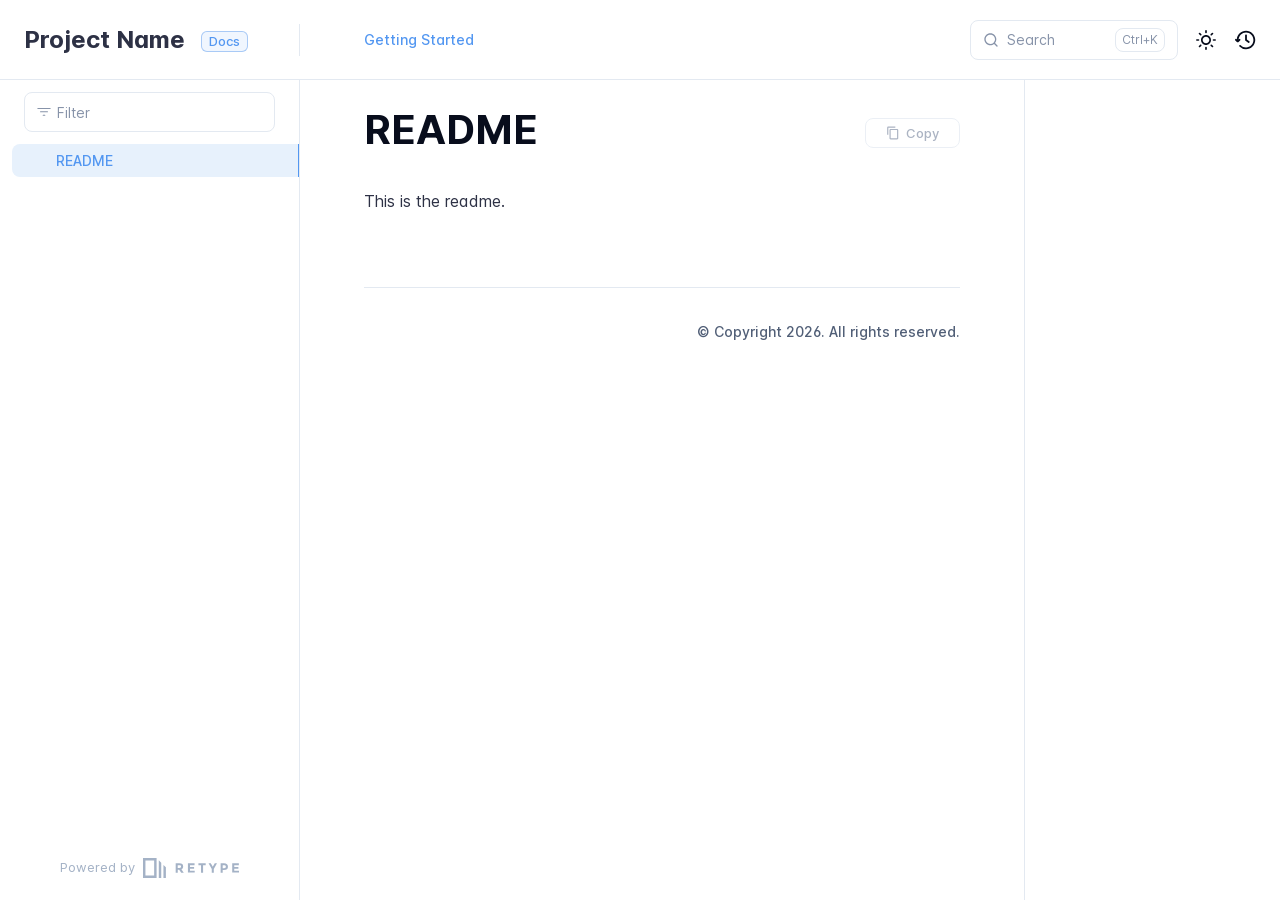
==== index.html @ 95419ff5 "Refreshes Retype-generated documentation. Process triggered by dfmerrick850." ====
<!DOCTYPE html>
<html lang="en" class="h-full">
<head>
    <meta charset="UTF-8">
    <meta name="viewport" content="width=device-width,initial-scale=1">
    <meta name="color-scheme" content="light dark">
    <meta name="turbo-cache-control" content="no-cache" data-turbo-track="reload" data-track-token="4.6.0.833918051259">

    <!-- See retype.com -->
    <meta name="generator" content="Retype 4.6.0">

    <!-- Primary Meta Tags -->
    <title>README</title>
    <meta name="title" content="README">
    <meta name="description" content="This is the readme.">

    <!-- Canonical -->
    <link rel="canonical" href="https://docs.example.com/">
    <link rel="sitemap" type="application/xml" title="Sitemap" href="https://docs.example.com/sitemap.xml">

    <!-- Open Graph -->
    <meta property="og:type" content="website">
    <meta property="og:url" content="https://docs.example.com/">
    <meta property="og:title" content="README">
    <meta property="og:description" content="This is the readme.">
    <meta property="og:site_name" content="Project Name">
    <meta property="og:locale" content="en_US">

    <!-- Twitter -->
    <meta name="twitter:card" content="summary_large_image">
    <meta name="twitter:url" content="https://docs.example.com/">
    <meta name="twitter:title" content="README">
    <meta name="twitter:description" content="This is the readme.">

    <!-- Alternate Markdown -->
    <link rel="alternate" type="text/markdown" href="https://docs.example.com/readme.md">

    <script data-cfasync="false">(function(){var cl=document.documentElement.classList,ls=localStorage.getItem("retype_scheme"),hd=cl.contains("dark"),hl=cl.contains("light"),wm=window.matchMedia&&window.matchMedia("(prefers-color-scheme: dark)").matches;if(ls==="dark"||(!ls&&wm&&!hd&&!hl)){cl.remove("light");cl.add("dark")}else if(ls==="light"||(!ls&&!wm&&!hd&&!hl)){cl.remove("dark");cl.add("light")}})();</script>

    <link href="resources/css/retype.css?v=4.6.0.833918051259" rel="stylesheet">

    <script data-cfasync="false" src="resources/js/config.js?v=4.6.0.833918051259" data-turbo-eval="false" defer></script>
    <script data-cfasync="false" src="resources/js/retype.js?v=4.6.0" data-turbo-eval="false" defer></script>
    <script id="lunr-js" data-cfasync="false" src="resources/js/lunr.js?v=4.6.0.833918051259" data-turbo-eval="false" defer></script>
</head>
<body>
    <div id="retype-app" class="relative text-base antialiased text-base-text bg-base-bg font-body">
    <div class="absolute bottom-0 left-0" style="top: 5rem; right: 50%"></div>

    <header id="retype-header" class="sticky top-0 z-30 flex w-full h-16 bg-header-bg border-b border-header-border md:h-20">
        <div class="container relative flex items-center justify-between pr-6 grow md:justify-start">
            <!-- Mobile menu button skeleton -->
            <button v-cloak class="skeleton retype-mobile-menu-button flex items-center justify-center shrink-0 overflow-hidden dark:text-white focus:outline-hidden rounded-full w-10 h-10 ml-3.5 md:hidden"><svg xmlns="http://www.w3.org/2000/svg" class="mb-px shrink-0" width="24" height="24" viewBox="0 0 24 24" role="presentation" style="margin-bottom: 0px;"><g fill="currentColor"><path d="M2 4h20v2H2zM2 11h20v2H2zM2 18h20v2H2z"></path></g></svg></button>
            <div v-cloak id="retype-sidebar-left-toggle-button"></div>
    
            <!-- Logo -->
            <div class="flex items-center justify-between h-full py-2 md:w-75">
                <div class="flex items-center px-2 md:px-6">
                    <a id="retype-branding-logo" href="https://docs.example.com/" class="flex items-center leading-snug text-2xl">
                        <span class="dark:text-white font-bold line-clamp-1 md:line-clamp-2">Project Name</span>
                    </a><span id="retype-branding-label" class="inline-flex mt-1 px-2 py-1 ml-4 text-xs font-medium leading-none items-center rounded-md bg-branding-label-bg text-branding-label-text ring-1 ring-branding-label-border ring-inset md:inline-block">Docs</span>
                </div>
    
                <span class="hidden h-8 border-r md:inline-block border-base-border"></span>
            </div>
    
            <div class="flex justify-between md:grow">
                <!-- Top Nav -->
                <nav id="retype-header-nav" class="hidden md:flex">
                    <ul class="flex flex-col mb-4 md:pl-16 md:mb-0 md:flex-row md:items-center">
                        <li class="mr-6">
                            <a class="py-2 md:mb-0 inline-flex items-center text-sm whitespace-nowrap transition-colors duration-200 ease-linear md:text-header-text font-header-text hover:text-header-text-hover" href="https://retype.com/guides/getting-started/">Getting Started</a>
                        </li>
    
                    </ul>
                </nav>
    
                <div v-cloak class="flex justify-end grow">
                    <div id="retype-mobile-search-button"></div>
                    <doc-search-desktop></doc-search-desktop>
    
                    <doc-theme-switch class="lg:ml-2"></doc-theme-switch>
                    <doc-history></doc-history>
                </div>
            </div>
        </div>
    </header>


    <div id="retype-container" class="container relative flex bg-white">
        <!-- Sidebar Skeleton -->
        <div v-cloak class="fixed flex flex-col shrink-0 duration-300 ease-in-out bg-sidebar-left-bg border-sidebar-left-border sidebar top-20 w-75 border-r h-screen md:sticky transition-transform skeleton">
        
            <div class="flex items-center h-16 px-6">
                <input id="retype-filter-input-mock" class="w-full h-10 pl-8 px-3 py-2 transition-colors duration-200 ease-linear bg-filter-bg border border-filter-border rounded-lg shadow-none md:text-sm hover:border-filter-border-hover focus:outline-hidden focus:border-filter-border-focus placeholder-filter-placeholder" type="text">
            </div>
        
            <div class="pl-6 mt-1 mb-4">
                <div class="w-32 h-3 mb-4 bg-skeleton-bg rounded-full loading"></div>
                <div class="w-48 h-3 mb-4 bg-skeleton-bg rounded-full loading"></div>
                <div class="w-40 h-3 mb-4 bg-skeleton-bg rounded-full loading"></div>
                <div class="w-32 h-3 mb-4 bg-skeleton-bg rounded-full loading"></div>
                <div class="w-48 h-3 mb-4 bg-skeleton-bg rounded-full loading"></div>
                <div class="w-40 h-3 mb-4 bg-skeleton-bg rounded-full loading"></div>
            </div>
        
            <div class="shrink-0 mt-auto bg-transparent dark:border-base-border">
                <a class="flex items-center justify-center flex-nowrap h-16 text-gray-350 dark:text-dark-400 hover:text-gray-600 dark:hover:text-dark-300 transition-colors duration-150 ease-in docs-powered-by" target="_blank" href="https://retype.com/" rel="noopener">
                    <span class="text-xs whitespace-nowrap">Powered by</span>
                    <svg xmlns="http://www.w3.org/2000/svg" class="ml-2" fill="currentColor" width="96" height="20" overflow="visible"><path d="M0 0v20h13.59V0H0zm11.15 17.54H2.44V2.46h8.71v15.08zM15.8 20h2.44V4.67L15.8 2.22zM20.45 6.89V20h2.44V9.34z"/><g><path d="M40.16 8.44c0 1.49-.59 2.45-1.75 2.88l2.34 3.32h-2.53l-2.04-2.96h-1.43v2.96h-2.06V5.36h3.5c1.43 0 2.46.24 3.07.73s.9 1.27.9 2.35zm-2.48 1.1c.26-.23.38-.59.38-1.09 0-.5-.13-.84-.4-1.03s-.73-.28-1.39-.28h-1.54v2.75h1.5c.72 0 1.2-.12 1.45-.35zM51.56 5.36V7.2h-4.59v1.91h4.13v1.76h-4.13v1.92h4.74v1.83h-6.79V5.36h6.64zM60.09 7.15v7.48h-2.06V7.15h-2.61V5.36h7.28v1.79h-2.61zM70.81 14.64h-2.06v-3.66l-3.19-5.61h2.23l1.99 3.45 1.99-3.45H74l-3.19 5.61v3.66zM83.99 6.19c.65.55.97 1.4.97 2.55s-.33 1.98-1 2.51-1.68.8-3.04.8h-1.23v2.59h-2.06V5.36h3.26c1.42 0 2.45.28 3.1.83zm-1.51 3.65c.25-.28.37-.69.37-1.22s-.16-.92-.48-1.14c-.32-.23-.82-.34-1.5-.34H79.7v3.12h1.38c.68 0 1.15-.14 1.4-.42zM95.85 5.36V7.2h-4.59v1.91h4.13v1.76h-4.13v1.92H96v1.83h-6.79V5.36h6.64z"/></g></svg>
                </a>
            </div>
        </div>
        
        <!-- Sidebar component -->
        <doc-sidebar v-cloak>
            <template #sidebar-footer>
                <div class="shrink-0 mt-auto border-t md:bg-transparent md:border-none dark:border-base-border">
        
                    <div class="py-3 px-6 md:hidden border-b dark:border-base-border">
                        <nav>
                            <ul class="flex flex-wrap justify-center items-center">
                                <li class="mr-6">
                                    <a class="block py-1 inline-flex items-center text-sm whitespace-nowrap transition-colors duration-200 ease-linear md:text-header-text font-header-text hover:text-header-text-hover" href="https://retype.com/guides/getting-started/">Getting Started</a>
                                </li>
        
                            </ul>
                        </nav>
                    </div>
        
                    <a class="flex items-center justify-center flex-nowrap h-16 text-gray-350 dark:text-dark-400 hover:text-gray-600 dark:hover:text-dark-300 transition-colors duration-150 ease-in docs-powered-by" target="_blank" href="https://retype.com/" rel="noopener">
                        <span class="text-xs whitespace-nowrap">Powered by</span>
                        <svg xmlns="http://www.w3.org/2000/svg" class="ml-2" fill="currentColor" width="96" height="20" overflow="visible"><path d="M0 0v20h13.59V0H0zm11.15 17.54H2.44V2.46h8.71v15.08zM15.8 20h2.44V4.67L15.8 2.22zM20.45 6.89V20h2.44V9.34z"/><g><path d="M40.16 8.44c0 1.49-.59 2.45-1.75 2.88l2.34 3.32h-2.53l-2.04-2.96h-1.43v2.96h-2.06V5.36h3.5c1.43 0 2.46.24 3.07.73s.9 1.27.9 2.35zm-2.48 1.1c.26-.23.38-.59.38-1.09 0-.5-.13-.84-.4-1.03s-.73-.28-1.39-.28h-1.54v2.75h1.5c.72 0 1.2-.12 1.45-.35zM51.56 5.36V7.2h-4.59v1.91h4.13v1.76h-4.13v1.92h4.74v1.83h-6.79V5.36h6.64zM60.09 7.15v7.48h-2.06V7.15h-2.61V5.36h7.28v1.79h-2.61zM70.81 14.64h-2.06v-3.66l-3.19-5.61h2.23l1.99 3.45 1.99-3.45H74l-3.19 5.61v3.66zM83.99 6.19c.65.55.97 1.4.97 2.55s-.33 1.98-1 2.51-1.68.8-3.04.8h-1.23v2.59h-2.06V5.36h3.26c1.42 0 2.45.28 3.1.83zm-1.51 3.65c.25-.28.37-.69.37-1.22s-.16-.92-.48-1.14c-.32-.23-.82-.34-1.5-.34H79.7v3.12h1.38c.68 0 1.15-.14 1.4-.42zM95.85 5.36V7.2h-4.59v1.91h4.13v1.76h-4.13v1.92H96v1.83h-6.79V5.36h6.64z"/></g></svg>
                    </a>
                </div>
            </template>
        </doc-sidebar>

        <div class="grow min-w-0 bg-body-bg">
            <!-- Render "toolbar" template here on api pages --><!-- Render page content -->
<div class="flex">
    <div id="retype-main" class="min-w-0 p-4 grow md:px-16">
        <main class="relative pb-12 lg:pt-2">
            <div class="relative retype-markdown" id="retype-content">
                <!-- Rendered if sidebar right is enabled -->
                <div id="retype-sidebar-right-toggle"></div>
                <doc-page-actions></doc-page-actions>

                <!-- Page content  -->
<h1 id="readme">README</h1>
<p>This is the readme.</p>

                
                <!-- Required only on API pages -->
                <doc-toolbar-member-filter-no-results></doc-toolbar-member-filter-no-results>
            </div>
            <footer id="retype-content-footer" class="clear-both">
            
            </footer>
        </main>

        <div id="retype-page-footer" class="print:border-none border-t border-base-border pt-6 mb-8">
            <footer class="flex flex-wrap items-center justify-between print:justify-center">
                <div id="retype-footer-links" class="print:hidden">
                    <ul class="flex flex-wrap items-center text-sm">
                    </ul>
                </div>
                <div id="retype-copyright" class="print:justify-center py-2 text-footer-text font-footer-link text-sm leading-relaxed"><p>© Copyright 2026. All rights reserved.</p></div>
            </footer>
        </div>
    </div>

    <!-- Rendered if sidebar right is enabled -->
    <!-- Sidebar right skeleton-->
    <div v-cloak class="fixed top-0 bottom-0 right-0 translate-x-full bg-sidebar-right-bg border-sidebar-right-border lg:sticky lg:border-l lg:shrink-0 lg:pt-6 lg:translate-x-0 sm:w-1/2 lg:w-64 lg:z-0 md:w-104 sidebar-right skeleton">
        <div class="pl-5">
            <div class="w-32 h-3 mb-4 bg-skeleton-bg rounded-full loading"></div>
            <div class="w-48 h-3 mb-4 bg-skeleton-bg rounded-full loading"></div>
            <div class="w-40 h-3 mb-4 bg-skeleton-bg rounded-full loading"></div>
        </div>
    </div>

    <!-- User should be able to hide sidebar right -->
    <doc-sidebar-right v-cloak></doc-sidebar-right>
</div>

        </div>
    </div>

    <doc-search-mobile></doc-search-mobile>
    <doc-back-to-top></doc-back-to-top>
</div>


    <div id="retype-overlay-target"></div>

        <script data-cfasync="false">window.__DOCS__ = { "title": "README", isRoot: true, level: 0, icon: "file", hasPrism: false, hasInstagram: false, hasMermaid: false, hasMath: false, tocDepth: 23, "md": "/readme.md" }</script>
</body>
</html>
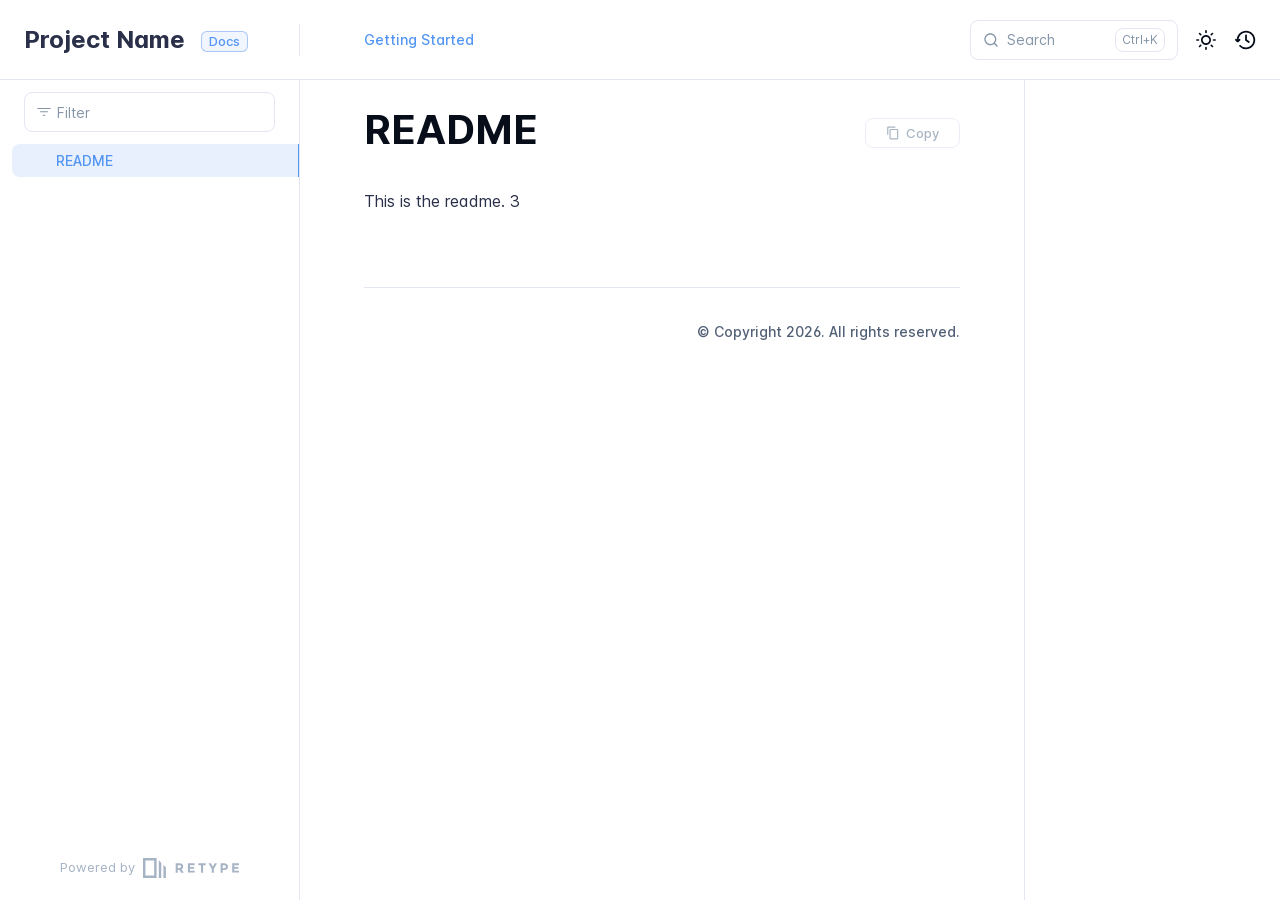
==== commit c14f7e3c: "Refreshes Retype-generated documentation. Process triggered by dfmerrick850." ====
--- a/index.html
+++ b/index.html
@@ -4,7 +4,7 @@
     <meta charset="UTF-8">
     <meta name="viewport" content="width=device-width,initial-scale=1">
     <meta name="color-scheme" content="light dark">
-    <meta name="turbo-cache-control" content="no-cache" data-turbo-track="reload" data-track-token="4.6.0.833918051259">
+    <meta name="turbo-cache-control" content="no-cache" data-turbo-track="reload" data-track-token="4.6.0.833918191788">
 
     <!-- See retype.com -->
     <meta name="generator" content="Retype 4.6.0">
@@ -12,7 +12,7 @@
     <!-- Primary Meta Tags -->
     <title>README</title>
     <meta name="title" content="README">
-    <meta name="description" content="This is the readme.">
+    <meta name="description" content="This is the readme. 3">
 
     <!-- Canonical -->
     <link rel="canonical" href="https://docs.example.com/">
@@ -22,7 +22,7 @@
     <meta property="og:type" content="website">
     <meta property="og:url" content="https://docs.example.com/">
     <meta property="og:title" content="README">
-    <meta property="og:description" content="This is the readme.">
+    <meta property="og:description" content="This is the readme. 3">
     <meta property="og:site_name" content="Project Name">
     <meta property="og:locale" content="en_US">
 
@@ -30,18 +30,18 @@
     <meta name="twitter:card" content="summary_large_image">
     <meta name="twitter:url" content="https://docs.example.com/">
     <meta name="twitter:title" content="README">
-    <meta name="twitter:description" content="This is the readme.">
+    <meta name="twitter:description" content="This is the readme. 3">
 
     <!-- Alternate Markdown -->
     <link rel="alternate" type="text/markdown" href="https://docs.example.com/readme.md">
 
     <script data-cfasync="false">(function(){var cl=document.documentElement.classList,ls=localStorage.getItem("retype_scheme"),hd=cl.contains("dark"),hl=cl.contains("light"),wm=window.matchMedia&&window.matchMedia("(prefers-color-scheme: dark)").matches;if(ls==="dark"||(!ls&&wm&&!hd&&!hl)){cl.remove("light");cl.add("dark")}else if(ls==="light"||(!ls&&!wm&&!hd&&!hl)){cl.remove("dark");cl.add("light")}})();</script>
 
-    <link href="resources/css/retype.css?v=4.6.0.833918051259" rel="stylesheet">
+    <link href="resources/css/retype.css?v=4.6.0.833918191788" rel="stylesheet">
 
-    <script data-cfasync="false" src="resources/js/config.js?v=4.6.0.833918051259" data-turbo-eval="false" defer></script>
+    <script data-cfasync="false" src="resources/js/config.js?v=4.6.0.833918191788" data-turbo-eval="false" defer></script>
     <script data-cfasync="false" src="resources/js/retype.js?v=4.6.0" data-turbo-eval="false" defer></script>
-    <script id="lunr-js" data-cfasync="false" src="resources/js/lunr.js?v=4.6.0.833918051259" data-turbo-eval="false" defer></script>
+    <script id="lunr-js" data-cfasync="false" src="resources/js/lunr.js?v=4.6.0.833918191788" data-turbo-eval="false" defer></script>
 </head>
 <body>
     <div id="retype-app" class="relative text-base antialiased text-base-text bg-base-bg font-body">
@@ -148,7 +148,7 @@
 
                 <!-- Page content  -->
 <h1 id="readme">README</h1>
-<p>This is the readme.</p>
+<p>This is the readme. 3</p>
 
                 
                 <!-- Required only on API pages -->
